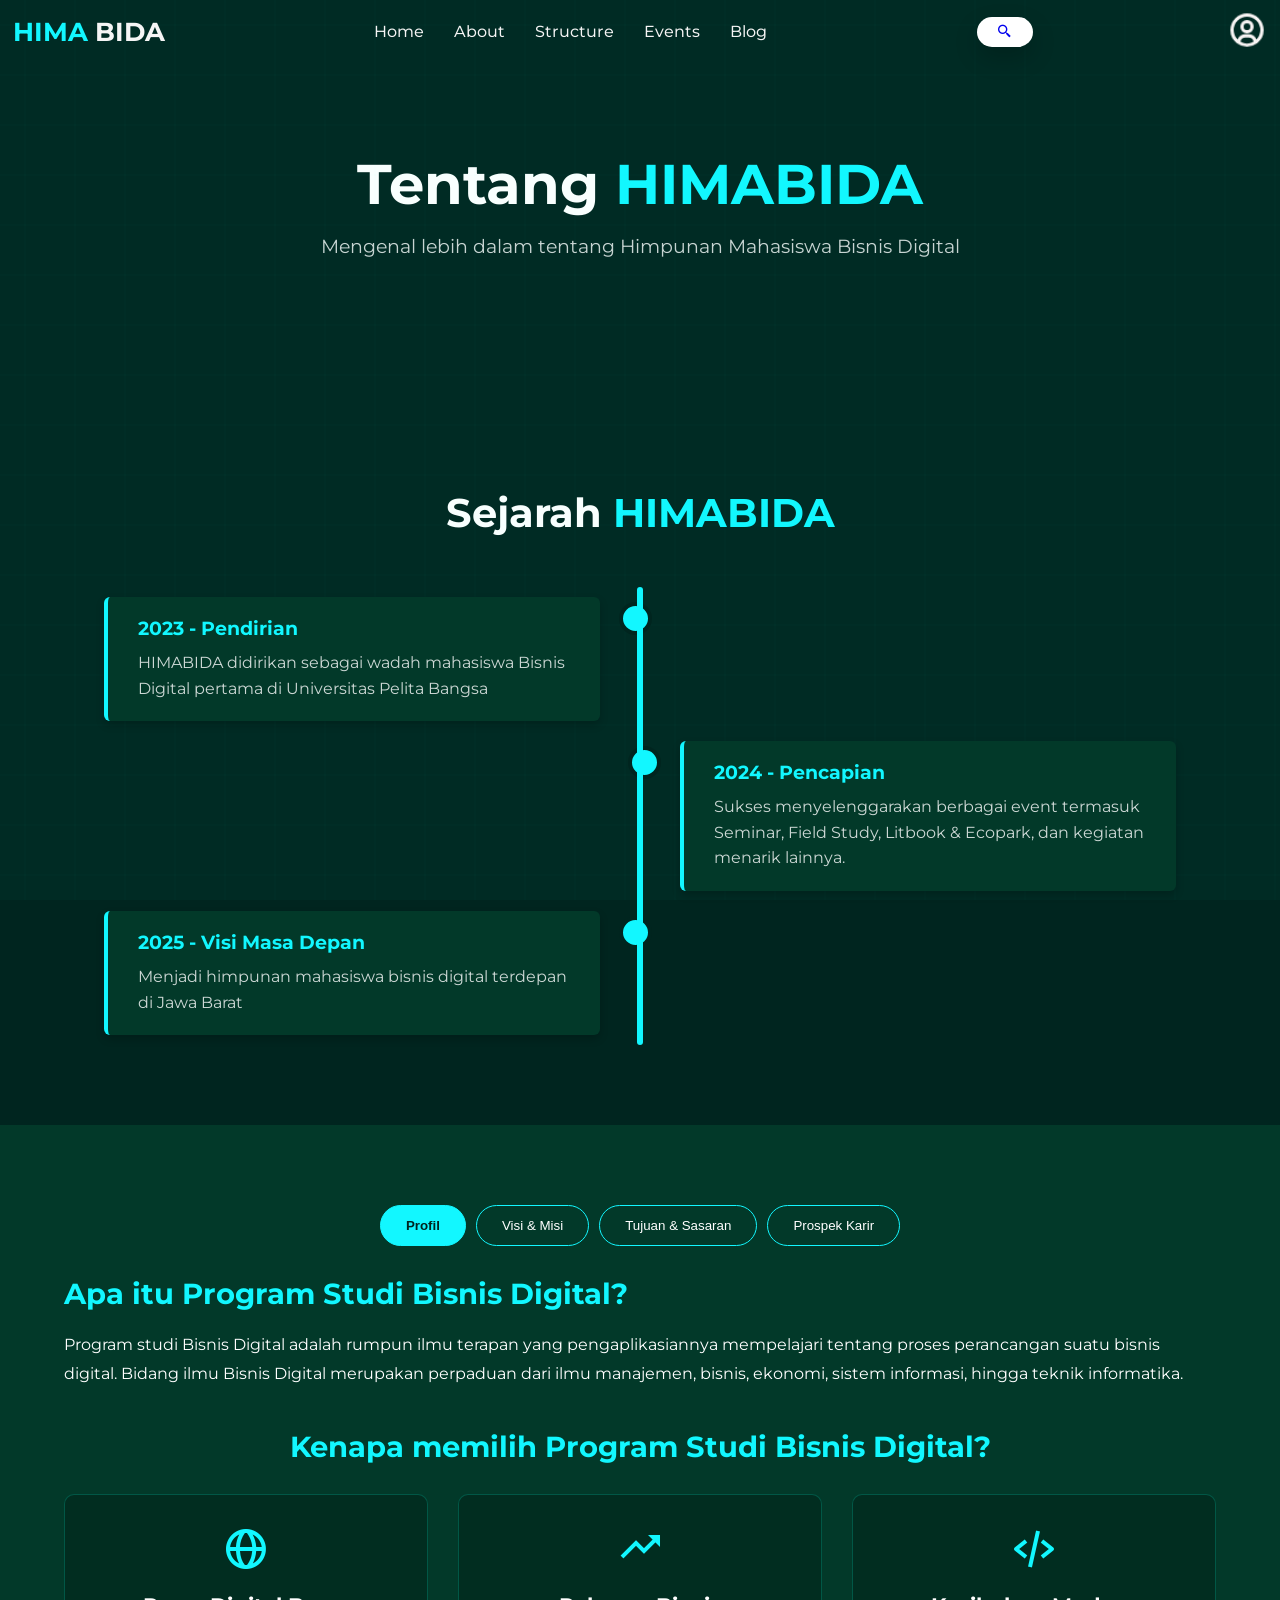
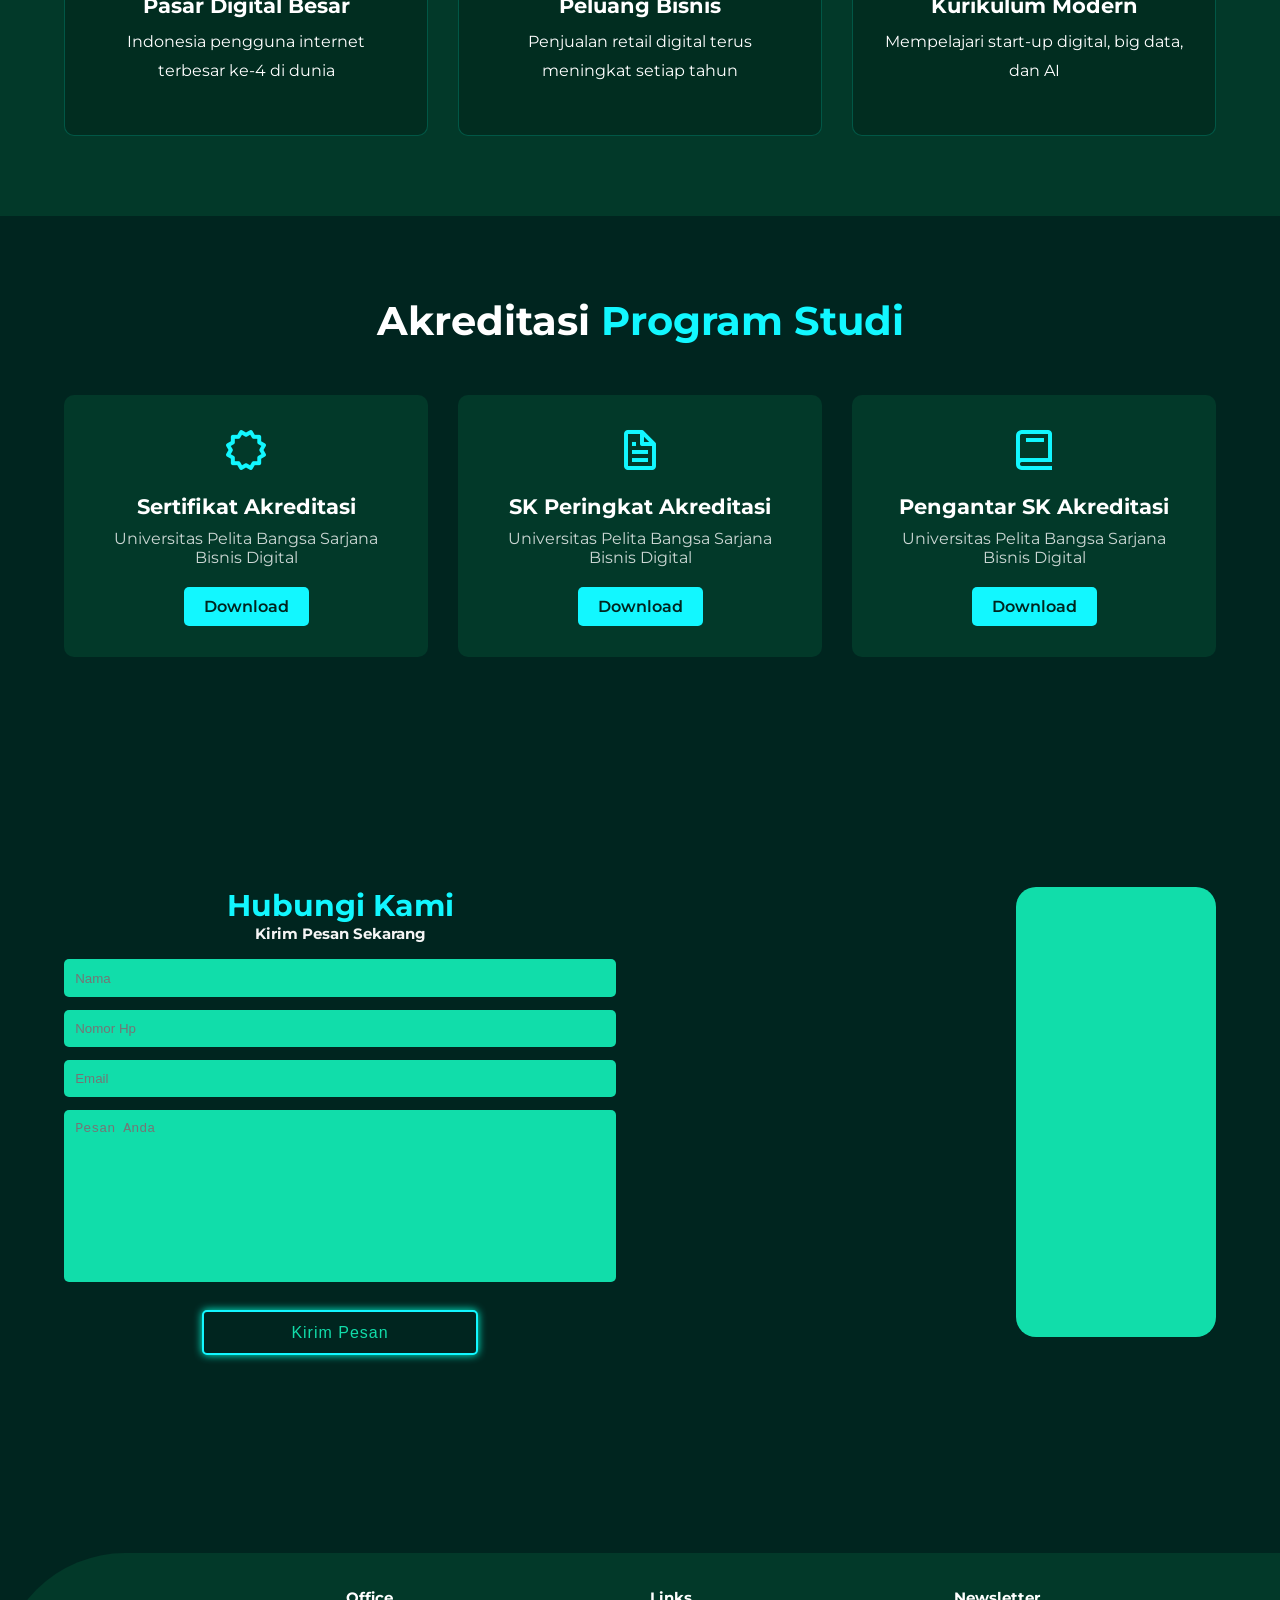
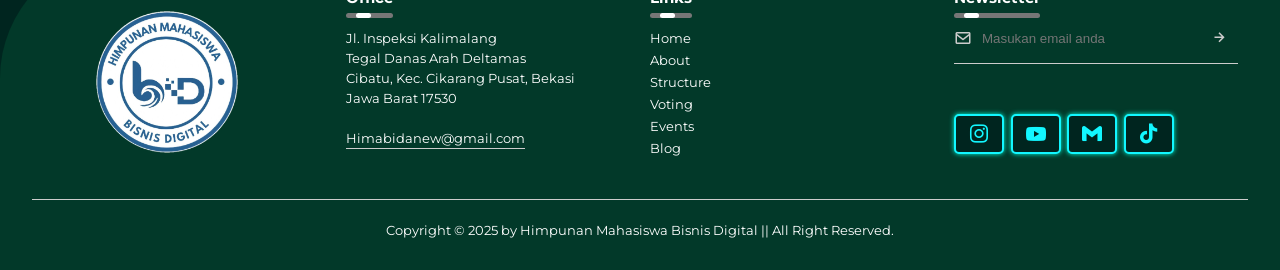
==== about.html @ c771adae "Add files via upload" ====
<!DOCTYPE html>
<html lang="en">
<head>
    <meta charset="UTF-8">
    <meta http-equiv="X-UA-Compatible" content="IE=edge">
    <meta name="viewport" content="width=device-width, initial-scale=1.0">
    <title>HIMDABIDA</title>
    <link rel="stylesheet" href="style.css">
    <link href='https://unpkg.com/boxicons@2.1.4/css/boxicons.min.css' rel='stylesheet'>
</head>
<body>
<!--header site -->
<header>
    <div class="logo"><span>HIMA </span>BIDA</div>
    <ul class="navlist">
        <li><a href="index.html#home">Home</a></li>
        <li><a href="index.html#about"  >About</a></li>
        <li><a href="index.html#structure">Structure</a></li>
        <li><a href="index.html#events"  >Events</a></li>
        <li><a href="index.html#blog">Blog</a></li>
    </ul>
<div class="box">
    <input type="text" placeholder="Search...">
    <a href="#"><i class='bx bx-search-alt-2'></i> </a>
</div>
    
<div class="header-icons">
    <a href="#" id="user-icon"><img src="user.png" alt="User"></a>
    
    <!-- Dropdown Profile -->
    <div id="profile-menu" class="hidden">
        <div class="profile-info">
            <img id="profile-pic" src="default.jpg" alt="Foto Profil">
            <p id="profile-name">Nama</p>
        </div>
        <ul>
            <li><a href="#" id="edit-profile">Edit Profile</a></li>
            <li><a href="#">Help & Support</a></li>
            <li><a href="#" id="logout">Logout</a></li>
        </ul>
    </div>
</div>
        <div class="bx bx-menu" id="menu-icon"> </div>
</header>



    <!-- Hero Section -->
    <section class="about-hero">
        <div class="hero-content">
            <h1>Tentang <span>HIMABIDA</span></h1>
            <p>Mengenal lebih dalam tentang Himpunan Mahasiswa Bisnis Digital</p>
        </div>
        <div class="hero-pattern"></div>
    </section>

    <!-- Timeline Section -->
    <section class="timeline-section">
        <h2>Sejarah <span>HIMABIDA</span></h2>
        <div class="timeline">
            <div class="timeline-item">
                <div class="timeline-content">
                    <h3>2023 - Pendirian</h3>
                    <p>HIMABIDA didirikan sebagai wadah mahasiswa Bisnis Digital pertama di Universitas Pelita Bangsa</p>
                </div>
            </div>
            <div class="timeline-item">
                <div class="timeline-content">
                    <h3>2024 - Pencapian</h3>
                    <p>Sukses menyelenggarakan berbagai event termasuk Seminar, Field Study, Litbook & Ecopark, dan kegiatan menarik lainnya.</p>
                </div>
            </div>
            <div class="timeline-item">
                <div class="timeline-content">
                    <h3>2025 - Visi Masa Depan</h3>
                    <p>Menjadi himpunan mahasiswa bisnis digital terdepan di Jawa Barat</p>
                </div>
            </div>
        </div>
    </section>

    <!-- Program Studi Section -->
    <section class="prodi-section">
        <div class="prodi-tabs">
            <button class="prodi-tab active" data-tab="profil">Profil</button>
            <button class="prodi-tab" data-tab="visi-misi">Visi & Misi</button>
            <button class="prodi-tab" data-tab="tujuan">Tujuan & Sasaran</button>
            <button class="prodi-tab" data-tab="prospek">Prospek Karir</button>
        </div>

        <div class="prodi-content">
           
            <div class="tab-content active" id="profil">
                <h3>Apa itu Program Studi Bisnis Digital?</h3>
                <p>Program studi Bisnis Digital adalah rumpun ilmu terapan yang pengaplikasiannya mempelajari tentang proses perancangan suatu bisnis digital. Bidang ilmu Bisnis Digital merupakan perpaduan dari ilmu manajemen, bisnis, ekonomi, sistem informasi, hingga teknik informatika.</p>
                
                <div class="why-choose">
                    <h3>Kenapa memilih Program Studi Bisnis Digital?</h3>
                    <div class="reasons-grid">
                        <div class="reason-card">
                            <i class='bx bx-globe'></i>
                            <h4>Pasar Digital Besar</h4>
                            <p>Indonesia pengguna internet terbesar ke-4 di dunia</p>
                        </div>
                        <div class="reason-card">
                            <i class='bx bx-trending-up'></i>
                            <h4>Peluang Bisnis</h4>
                            <p>Penjualan retail digital terus meningkat setiap tahun</p>
                        </div>
                        <div class="reason-card">
                            <i class='bx bx-code-alt'></i>
                            <h4>Kurikulum Modern</h4>
                            <p>Mempelajari start-up digital, big data, dan AI</p>
                        </div>
                    </div>
                </div>
            </div>


            <div class="tab-content" id="visi-misi">
                <div class="vision-mission-grid">
                    <div class="vision-card">
                        <h3>Visi</h3>
                        <p>Terwujudnya Program Studi yang menghasilkan lulusan unggul dalam bidang Bisnis Digital dengan karakter teknopreneur berkelas Internasional pada tahun 2045.</p>
                    </div>
                    <div class="mission-card">
                        <h3>Misi</h3>
                        <ul>
                            <li>1. Melaksanakan pendidikan yang bermutu dengan menyiapkan lulusan yang inovatif, tekun, berkarakter teknopreneur dan siap kerja.</li>
                            <li>2. Melaksanakan penelitian yang bermutu dengan mengikuti perkembangan ilmu bisnis digital dan terpublikasikan secara nasional maupun internasional.</li>
                            <li>3. Melaksanakan pengabdian bermutu yang berorientasi pada penelitian guna meningkatan kemandirian masyarakat dalam berteknopreneur.</li>
                            <li>4. Menjalain kerjasama dengan perguruan tinggi lain, pemerintah ataupun swasta dari dalam negeri ataupun luar negeri dengan prinsip kolaborasi, kesetaraan, dan ilmu pengetahuan.</li>
                        </ul>
                    </div>
                </div>
                <div class="motto-card">
                    <h3>Moto</h3>
                    <p>"Siap Menjadi Teknopreneur"</p>
                </div>
            </div>

     
            <div class="tab-content" id="tujuan">
                <div class="goals-grid">
                    <div class="goals-card">
                        <h3 style="text-align:center;">Tujuan</h3>
                        <ul>
                            <li>1. Menyelenggarakan kegiatan pembelajaran, penelitian dan pengabdian kepada masyarakat dalam bidang bisnis digital.</li>
                            <li>2. Menjalin kerja sama dengan lembaga pendidikan, pemerintah, perusahaan swasta, dunia industri baik dalam negeri ataupun luar negeri.</li>
                            <li>3. Meningkatkan kompetensi mahasiswa dan dosen guna memperoleh keunggulan kompetitif dalam bidang bisnis digital.</li>
                            <li>4. Meningkatkan literasi ilmu dibidang bisnis digital agar dapat membantu menyelesaikan permasalahan masyarakat dan pemangku kepentingan.</li>
                        </ul>
                    </div>
                    <div class="targets-card">
                        <h3 style="text-align: center;">Sasaran</h3>
                        <ul>
                            <li>1. Pemantauan hasil pembelajaran program studi.</li>
                            <li>2. Pengembangan softskill mahasiswa.</li>
                            <li>3. Peningkatan jumlah mahasiswa dan/atau lulusan yang jiwa teknopreneur.</li>
                            <li>4. Pengembangan metode pembelajaran yang berbeda.</li>
                            <li>5. Evalusai dan peningkatan kualitas tenaga pendidik dalam menyampaikan materi pembelajaran.</li>
                            <li>6. Peningkatan reputasi prodi.</li>
                            <li>7. Terwujudnya publikasi ilmiah hasil penelitian.</li>
                            <li>8. Peningkatan sitasi publikasi ilmiah.</li>
                            <li>9. Terwujudnya publikasi ilmiah hasil pengabdian kepada masyarakat.</li>
                            <li>10. Terwujudnya usaha mahasiswa berbasis teknopreneur.</li>
                        </ul>
                    </div>
                </div>
            </div>

            <div class="tab-content" id="prospek">
                <h3>Prospek Karir Lulusan</h3>
                <div class="career-grid">
                    <div class="career-card">


<i class='bx bx-line-chart'></i>
                        <h4>Business Analyst</h4>
                        <p>Menganalisis kebutuhan bisnis dan merancang solusi digital</p>
                    </div>
                    <div class="career-card">
                        <i class='bx bx-store-alt'></i>
                        <h4>Digital Marketer</h4>
                        <p>Mengelola pemasaran produk melalui platform digital</p>
                    </div>
                    <div class="career-card">
                        <i class='bx bx-code-curly'></i>
                        <h4>IT Consultant</h4>
                        <p>Memberikan konsultasi teknologi untuk bisnis</p>
                    </div>
                    <div class="career-card">
                        <i class='bx bx-rocket'></i>
                        <h4>Technopreneur</h4>
                        <p>Membangun startup berbasis teknologi</p>
                    </div>
                </div>
            </div>
        </div>
    </section>

    <!-- Akreditasi Section -->
    <section class="accreditation-section">
        <h2>Akreditasi <span>Program Studi</span></h2>
        <div class="accreditation-cards">
            <div class="accreditation-card">
                <i class='bx bx-certification'></i>
                <h3>Sertifikat Akreditasi</h3>
                <p>Universitas Pelita Bangsa Sarjana Bisnis Digital</p>
                <a href="#" class="download-btn">Download</a>
            </div>
            <div class="accreditation-card">
                <i class='bx bx-file'></i>
                <h3>SK Peringkat Akreditasi</h3>
                <p>Universitas Pelita Bangsa Sarjana Bisnis Digital</p>
                <a href="#" class="download-btn">Download</a>
            </div>
            <div class="accreditation-card">
                <i class='bx bx-book'></i>
                <h3>Pengantar SK Akreditasi</h3>
                <p>Universitas Pelita Bangsa Sarjana Bisnis Digital</p>
                <a href="#" class="download-btn">Download</a>
            </div>
        </div>
    </section>



<!-- Contact section ------------------------------------------------------------------->
 
<section id="contact" class="contant">
    <div class="main-text" style="text-align: center;" height="500px">
        <span style="font-size: 30px; font-weight: bold; ">Hubungi Kami</span>
        <h2 style="font-size: 15px ; font-weight: bold;">Kirim Pesan Sekarang</h2>
    
    <form method="post" name="wpu-contact-form" action=""class="scroll-top">
        
        <input type="text" placeholder="Nama" name="nama">
        <input type="text" placeholder="Nomor Hp" name="number" id="number">
        <input type="email" placeholder="Email" name="email" id="email">
        <textarea name="pesan" id="pesan" cols="30" rows="10" placeholder="Pesan Anda" name="pesan"></textarea>
        <div class="btn-box formBtn"> 
            <button type="submit" onclick="sendMessage(event)" action="https://script.google.com/macros/s/AKfycbwICW7CVt6Uc9RXhobYfdwmrfg15lGI1g2HPicViIfHhbormwor5fjDPgPlO5fGMXKA/exec" class="btn btn-primary d-none btn-kirim" >Kirim Pesan</button>

        </div>
            
        
    </form>
</div>
    <div class="map-container">
        <div class="mapBg" style="text-align: center;" height="500px"> </div>
            <div class="map"> 
                <iframe src="https://www.google.com/maps/embed?pb=!1m18!1m12!1m3!1d3965.5351963636826!2d107.16658007355592!3d-6.324611661884165!2m3!1f0!2f0!3f0!3m2!1i1024!2i768!4f13.1!3m3!1m2!1s0x2e699b0c08ad8d01%3A0x2b18001d1b1371f9!2sUNIVERSITAS%20PELITA%20BANGSA!5e0!3m2!1sid!2sid!4v1742002149578!5m2!1sid!2sid" width="400" height="300" style="border:0;" allowfullscreen="" loading="lazy" referrerpolicy="no-referrer-when-downgrade"></iframe>
            </div>
        
        
    </div>
</section>


<!-- footer website -->
<footer>
    <div class="row">
        <div class="col">
            <img src="hima2.png"   style="height: 150px; width: 150px; margin-left: 50px;
            margin-top: 19px;" class="hima" >
        
        </div>
        <div class="col">
            <h3>Office <div class="underline"><span></span></div></h3>
            <p>Jl. Inspeksi Kalimalang</p>
            <p>Tegal Danas Arah Deltamas</p>
            <p>Cibatu, Kec. Cikarang Pusat, Bekasi </p>
            <p>Jawa Barat 17530</p>
            <p class="email-id">Himabidanew@gmail.com</p>
        </div>

        
        <div class="col">
            <h3>Links<div class="underline"><span></span></div></h3>
            <ul>
                <li><a href="#home">Home</a></li>
                <li><a href="#about">About</a></li>
                <li><a href="#structure">Structure</a></li>
                <li><a href="#voting">Voting</a></li>
                <li><a href="#events">Events</a></li>
                <li><a href="#blog">Blog</a></li>
            </ul>
 
        </div>

        <div class="col">
           
            <h3>Newsletter <div class="underline"><span></span></div></h3>
            <form onsubmit="showAlert(event)" style=" padding-bottom: 15px;
            display: flex;
            align-items: center;
            justify-content: space-between;
            border-bottom: 1px solid #ccc;
            margin-bottom: 50px;">
                <i class='bx bx-envelope'></i>
                <input type="email" placeholder="Masukan email anda" required>
                <button type="submit" ><i class='bx bx-right-arrow-alt'></i></i></button>
            </form>
            <div class="social-icons" style="margin-top: 1rem;">
                <a href="https://www.instagram.com/himabisnisdigital_upb?igsh=OXZ3MHpvdno1eXpp"><i class='bx bxl-instagram'></i></a>
                <a href="https://m.youtube.com/@bisnisdigitalupbofficial"><i class='bx bxl-youtube'></i></a>
                <a href="#"><i class='bx bxl-gmail' ></i></a>
                <a href="https://www.tiktok.com/@himabidaupb?_t="><i class='bx bxl-tiktok' ></i></a>
            </div>  
            
        </div>
    </div>
    <hr>
    <p class="copyright">Copyright &copy; 2025 by Himpunan Mahasiswa Bisnis Digital || All Right Reserved.</p>
 </footer>
 <script>

// Tab functionality and animations
document.addEventListener('DOMContentLoaded', function() {
    // 1. TAB SYSTEM IMPROVEMENTS
    const tabs = document.querySelectorAll('.prodi-tab');
    const tabContents = document.querySelectorAll('.tab-content');
    
    // Error handling for tabs
    if (tabs.length > 0 && tabContents.length > 0) {
        tabs.forEach(tab => {
            tab.addEventListener('click', function() {
                // Remove active class from all tabs
                tabs.forEach(t => {
                    t.classList.remove('active');
                    t.setAttribute('aria-selected', 'false');
                });
                
                // Remove active class from all contents
                tabContents.forEach(c => {
                    c.classList.remove('active');
                    c.setAttribute('aria-hidden', 'true');
                });
                
                // Add active class to clicked tab
                this.classList.add('active');
                this.setAttribute('aria-selected', 'true');
                
                // Show corresponding content
                const tabId = this.getAttribute('data-tab');
                const targetContent = document.getElementById(tabId);
                
                if (targetContent) {
                    targetContent.classList.add('active');
                    targetContent.setAttribute('aria-hidden', 'false');
                    
                    // Smooth scroll to content (optional)
                    targetContent.scrollIntoView({
                        behavior: 'smooth',
                        block: 'nearest'
                    });
                } else {
                    console.error('Target content not found:', tabId);
                }
            });
        });
        
        // Activate first tab by default
        tabs[0].classList.add('active');
        tabs[0].setAttribute('aria-selected', 'true');
        tabContents[0].classList.add('active');
        tabContents[0].setAttribute('aria-hidden', 'false');
    } else {
        console.warn('Tab elements not found');
    }

    // 2. TIMELINE ANIMATIONS
    const timelineItems = document.querySelectorAll('.timeline-item');
    if (timelineItems.length > 0) {
        const timelineObserver = new IntersectionObserver((entries, observer) => {
            entries.forEach(entry => {
                if (entry.isIntersecting) {
                    entry.target.style.opacity = '1';
                    entry.target.style.transform = 'translateX(0)';
                    // Stop observing after animation
                    observer.unobserve(entry.target);
                }
            });
        }, { 
            threshold: 0.1,
            rootMargin: '0px 0px -50px 0px' // Trigger when 50px from bottom
        });
        
        timelineItems.forEach((item, index) => {
            // Initial hidden state
            item.style.opacity = '0';
            item.style.transition = 'opacity 0.6s ease, transform 0.6s ease';
            
            // Alternate directions
            if (index % 2 === 0) {
                item.style.transform = 'translateX(-30px)';
            } else {
                item.style.transform = 'translateX(30px)';
            }
            
            // Start observing
            timelineObserver.observe(item);
        });
    }

    // 3. ACCREDITATION CARDS ANIMATIONS
    const accredCards = document.querySelectorAll('.accreditation-card');
    if (accredCards.length > 0) {
        const cardObserver = new IntersectionObserver((entries, observer) => {
            entries.forEach((entry, index) => {
                if (entry.isIntersecting) {
                    setTimeout(() => {
                        entry.target.style.opacity = '1';

entry.target.style.transform = 'translateY(0)';
                        // Stop observing after animation
                        observer.unobserve(entry.target);
                    }, index * 150); // Staggered delay
                }
            });
        }, { 
            threshold: 0.1,
            rootMargin: '0px 0px -50px 0px'
        });
        
        accredCards.forEach(card => {
            // Initial hidden state
            card.style.opacity = '0';
            card.style.transform = 'translateY(20px)';
            card.style.transition = 'opacity 0.5s ease, transform 0.5s ease';
            card.style.transitionDelay = '0s'; // Reset delay
            
            // Start observing
            cardObserver.observe(card);
        });
    }
});

 </script>
 <script src="https://cdn.jsdelivr.net/npm/sweetalert2@10"></script>
 <script src="https://unpkg.com/sweetalert/dist/sweetalert.min.js"></script>
 <script>
 // Menampilkan & Menyembunyikan Form Login/Register
 document.querySelector(".login-btn").addEventListener("click", function() {
     document.querySelector(".login-form").classList.add("active");
     document.querySelector(".register-form").classList.remove("active");
 });
 
 document.querySelector(".register-btn").addEventListener("click", function() {
     document.querySelector(".register-form").classList.add("active");
     document.querySelector(".login-form").classList.remove("active");
 });
 
 document.addEventListener("DOMContentLoaded", function () {
    let user = localStorage.getItem("loggedInUser");
    let userIcon = document.getElementById("user-icon");
    let profileMenu = document.getElementById("profile-menu");

    if (user) {
        user = JSON.parse(user);
        document.getElementById("profile-name").innerText = user.nama;
        userIcon.src = "profile.png"; // Ubah icon ke foto profile
        userIcon.addEventListener("click", function () {
            profileMenu.classList.toggle("active");
        });
    } else {
        userIcon.addEventListener("click", function () {
            document.querySelector(".account-form").classList.add("active");
        });
    }

    document.getElementById("close-form").addEventListener("click", function () {
        document.querySelector(".account-form").classList.remove("active");
    });

    document.getElementById("logout").addEventListener("click", function () {
        localStorage.removeItem("loggedInUser");
        location.reload();
    });
});

 if (!localStorage.getItem("users")) {
     localStorage.setItem("users", JSON.stringify([]));
 }
 
 // Fungsi Register
 function handleRegister(event) {
     event.preventDefault();
 
     let nama = document.getElementById("register-nama").value.trim();
     let email = document.getElementById("register-email").value.trim();
     let nim = document.getElementById("register-nim").value.trim();
 
     if (!nama || !email || !nim) {
         alert("Semua kolom harus diisi!");
         return;
     }
 
     let users = JSON.parse(localStorage.getItem("users"));
 
     if (users.some(user => user.email === email)) {
         alert("Email sudah terdaftar!");
         return;
     }
 
     users.push({ nama, email, nim });
     localStorage.setItem("users", JSON.stringify(users));
 
     alert("Registrasi berhasil! Silakan login.");
     document.getElementById("registerForm").reset();
     document.querySelector(".login-form").classList.add("active");
     document.querySelector(".register-form").classList.remove("active");
 }
 
 // Fungsi Login
 function handleLogin(event) {
     event.preventDefault();
 
     let emailInput = document.getElementById("login-email").value.trim();
     let nimInput = document.getElementById("login-nim").value.trim();
 
     let users = JSON.parse(localStorage.getItem("users"));
 
     let user = users.find(u => u.email === emailInput && u.nim === nimInput);
 
     if (user) {
         localStorage.setItem("loggedInUser", JSON.stringify(user));
         alert("Login berhasil! Selamat datang, " + user.nama);
         window.location.href = "index.html"; // Redirect ke dashboard
     } else {
         alert("Login gagal! Periksa kembali email dan NIM Anda.");
     }
 }
</script> 


    
    <script>
        const scriptURL = 'https://script.google.com/macros/s/AKfycbyM26AxkD1h_OLtQ-Vk44ByWuuFT9zpJojL2vBIBk-MFiudJMhYnOK3WTVr-__r-R7RBg/exec';
        const form = document.forms['wpu-contact-form']


        function sendMessage(event) {
      event.preventDefault(); // Mencegah refresh halaman

      // Ambil nilai input
      let number = document.getElementById("number").value.trim();
      let email = document.getElementById("email").value.trim();

      // Cek apakah nomor HP atau email kosong
      if (number === "" || email === "") {
          swal({
              title: "Gagal!",
              text: "Nomor HP dan Email harus diisi.",
              icon: "error",
          });
          return; // Hentikan proses jika ada input yang kosong
      }

      // Jika semua input terisi, lanjutkan pengiriman data
      fetch(scriptURL, { method: 'POST', body: new FormData(form) })
          .then(response => {
              swal({
                  title: "Berhasil!",
                  text: "Pesan Anda telah dikirim.",
                  icon: "success",
              }).then(() => {
                  form.reset(); // Reset form setelah alert ditutup
              });
          })
          .catch(error => {
              swal({
                  title: "Gagal!",
                  text: "Terjadi kesalahan saat mengirim pesan.",
                  icon: "error",
              });
          });
  }

    

       
      </script>

      <script>
  function showAlert(event) {
    event.preventDefault(); // Mencegah form melakukan submit (refresh halaman)

    swal({
      title: "Successfully",
      text: "Terimakasih sudah mengaktifkan newsletter kami!",
      icon: "success",
    });
  }
</script>
</body>
</html>
---- style.css ----
@import url('https://fonts.googleapis.com/css2?family=Montserrat:wght@100;200;300;400;500;600;700;800;900&display=swap');

*{
    padding: 0;
    margin: 0;
    box-sizing: border-box;
    list-style: none;
    scroll-behavior: smooth;
    text-decoration: none;
}

:root{
    --text-color:#f5f5f5;
    --hover-color:#12f7ff;
    --bg-color:#1daf;
    --secon-bg-color:#023929;
    --big-font:2.5rem;
    --norma-font:2rem;
    --neon-box-shadow:0 0 .5rem #00fddb;
    --h2-font:3rem;
    --font-neon-text-shadow:0 0 10px rgba(0, 119, 255, 0.8),
    0 0 20px rgba(0, 119, 255, 0.8),
    0 0 30px rgba(0, 119, 255, 0.8),
    0 0 40px rgba(0, 119, 255, 0.8),
    0 0 70px rgba(0, 119, 255, 0.8),
    0 0 80px rgba(0, 119, 255, 0.8),
    0 0 100px rgba(0, 119, 255, 0.8),
    0 0 150px rgba(0, 119, 255, 0.8),
}

body{
    font-family: "Montserrat",sans-serif;
    background-color: #00251f;
    color: var(--text-color);
}

.bton{
    display: inline-block;
    margin-top: .7rem;
    padding: .5rem .5rem;
    font-size: 1rem;
    background: #f0fdfa;
    color: #0eb582;
    cursor: pointer;
    text-transform: capitalize;

    &:hover{
        background:#0eb582;
        color: white;
    }
}

header{
    position: fixed;
    top: 0;
    left: 0;
    z-index: 1000;
    border-radius: 1px solid transparent;
    display: flex;
    align-items: center;
    justify-content: space-between;
    width: 100%;
    padding: 10px 1%;
    grid-gap: 1rem;
}

header.sticky{
    background: #023929;
    border-bottom: 1px solid var(--secon-bg-color);
    padding: 10px 1%;
}

.container{
    width: 90%;
    max-width: 800px;
    margin: 0 auto;
    padding: 20px;
}



.logo{
    font-size: 26px;
    font-weight: 700;
    letter-spacing: 1x;
}
span{
    color: var(--hover-color);
}

.navlist{
    display: flex;
}
.navlist a{
    color: var(--text-color); 
    font-weight: 450;
    padding: 10px 15px;
}
.navlist a.active{
    color: var(--hover-color);
}

.navlist a:hover{
    color: var(--hover-color);
    text-shadow: 0 0 10px #00251f,
    0 0 20px #00251f,
    0 0 30px #00251f,
    0 0 40px #00251f,
    0 0 70px #00251f,
    0 0 80px #00251f,
    0 0 100px #00251f,
    0 0 150px #00251f,
}

#menu-icon{
    font-size: 1.8rem;
    z-index: 10001;
    cursor: pointer;
    margin-left: 25px;
    background: var(--hover-color);
    border-radius: 3px;
    color: var(--secon-bg-color);
   display: none;
}

.box{
    height: 30px;
    display: flex;
    cursor: pointer;
    padding: 10px 20px;
    background: white;
    border-radius: 30px;
    align-items: center;
    box-shadow: 0 10px 25px rgba(0,0,0,.2);
}

.box:hover input{
    width: 70px;
}

.box input{
    width: 0;
    outline: none;
    border: none;
    font-weight: 500;
    transition: 0.8s;
    background: transparent;
}

.box a .fast{
    color: #1daf;
    font-size: 18px;
}

.header-icon i{
    margin-left: 10px;
    font-size: 24px;
    color: var(--text-color);
    transition: all .40s ease;
    margin-right: 15px;
}

section{
    padding: 150px 5%;
}

.home {
    position: relative;
    min-height: 100vh;
    height: 100%;
    width: 100%;
    display: grid;
    background-size: cover;
    background-position: center;
    grid-template-columns: repeat(2,1fr);
    align-items: center;
    grid-gap: 1em;
}

.home-content{
    max-width: 600px;
}

.home-content h1{
    font-size: var(--big-font);
    font-weight: 50; 
    color: white;
    font-size: 29px;
    font-weight: 700;
    letter-spacing: 1x;
}
.change-text{
    font-size: 1.3rem;
    font-weight: 600;
}

.change-text h3{
    display: inline-flex;
    margin: 0;
    vertical-align: top;
}

.change-text h3 .word{
    position: absolute;
    display: flex;
    opacity: 0;
}

.change-text h3 .word .letter{
    transform-origin: center center 15px ;
}

.change-text h3 .word .letter.out{
    transform: rotateX(90deg);
    transition: 0.5s cubic-bezier(0.6,0,0.7,0.2);
}

.change-text h3 .word .letter.in{
    transition: 1s ease;
}

.change-text h3 .word .letter.behind{
    transform: rotateX(-90deg);
}

.text-justify{
    text-align: justify;
    padding-top: 10px;
}

.home-content p{
    color: white;
    line-height: 1.6;
}

.btn-box{
    display: flex;
    justify-content: space-between;
    margin-top: 2%;
    width: 320px;
    height: 45px;
}

.btn-box .btn{
    display: inline-flex;
    justify-content: center;
    align-items: center;
    width: 150px;
    height: 100%;
    background: #00251f;
    color: var(--bg-color);
    font-size: 1rem;
    letter-spacing: 1px;
    font-weight: 100px;
    transition: .6s;
    box-shadow: var(--neon-box-shadow);
    border-radius: 5px;
    position: relative;overflow: hidden;
    z-index: 1;
    border: 2px solid var(--hover-color);
}

.btn:hover{
    color: var(--secon-bg-color);
}

.btn:before{
    content: "";
    position: absolute;
    top: 0;
    left: 0;
    background: var(--bg-color);
    width: 0;
    height: 100%;
    z-index: -1;
    transition: .4s;
}

.btn:hover::before{
    width: 100%;
}

.btn:nth-child(2){
    background: var(--bg-color);
    color: var(--hover-color);
}
.btn:nth-child(2):hover{
    color: var(--bg-color);
}

.btn:nth-child(2):before{
    background: var(--hover-color);
}

.social-icons{
    margin-top: 6rem;
    display: flex;
    justify-content: space-between;
    width: 220px;
    height: 40px;
}

.social-icons a{
    display: inline-flex;
    width: 50px;
    height: 100%;
    justify-content: center;
    align-items: center;
    background: #00251f;
    color: var(--hover-color);
    border: 2px solid var(--hover-color);
    transition: .6s;
    box-shadow: 0 0 0.3rem #00fddb;
    border-radius: 5px;
    position: relative;
    z-index: 1;
    overflow: hidden;
}

.social-icons a i{
    font-size: 1.5rem;
}

.social-icons a:hover{
    color: var(--secon-bg-color);
}

.social-icons a::before{
    content: "";
    position: absolute;
    left: 0;
    top: 0;
    width: 0;
    height: 100%;
    background: var(--hover-color);
    transition: .6s;
    z-index: -1;
}

.social-icons a:hover:before{
    width: 100%;
}


.home-img{
    position: relative;
}

.img-box{
    text-align: center;
    animation: moveUpDown 2s infinite alternate ease-in-out;
}

.img-box img{
    width: 100%;
    max-width: 480px;
    height: auto;
}


.header-icons {
    position: relative;
}

.header-icons img {
    width: 40px;
    cursor: pointer;
}

/* Profile Dropdown */
#profile-menu {
    position: absolute;
    top: 50px;
    right: 0;
    background: red;
    box-shadow: 0px 4px 10px rgba(0, 0, 0, 0.2);
    width: 150px;
    display: none;
    border-radius: 5px;
}

#profile-menu.active {
    display: block;
}

.profile-info {
    display: flex;
    align-items: center;
    padding: 10px;
    border-bottom: 1px solid black;
}

.profile-info img {
    width: 40px;
    height: 40px;
    border-radius: 50%;
}

.profile-info p {
    margin-left: 10px;
    font-weight: bold;
}

#profile-menu ul {
    padding: 10px;
}

#profile-menu ul li {
    padding: 8px;
}

#profile-menu ul li:hover {
    background: green;
}

.account-form{
    position: fixed;
    top: 0; right: -105%;
    width: 35rem;
    background: black;
    display: flex;
    flex-flow: column;
    gap: 2rem;
    justify-content: center;
    height: 100%;
    z-index: 1200;
    padding: 2rem;
    align-items: center;
    transition: 0.3s;

    &.active{
        right: 0;
        box-shadow: 0 0 0 100vw rgba(0,0,0,.8); 
    }

    #close-form{
        position: absolute;
        top: 1.5rem; right: 2rem;
        font-size: 2rem;
        cursor: pointer;
        color: white;
    
    
        &:hover{
            transform: rotate(90deg);
        }
    }

    form{
        border: .1rem solid #0eb582;
        padding: 2rem;
        display: none;

        &.active{
            display: block
        }
        
        h3{
            @include titleText(2.5rem);
            padding-bottom: .5rem;
            text-transform: uppercase;
        }
        .box{
            width: 100%;
            padding: 1.2rem 1.4rem;
            border: .1rem solid #0eb582;
            font-size: 1rem;
            margin: .7rem 0;
        }
        .flex{
            padding: 1rem 0;
            display: flex;
          
            gap: .1rem;
    
            label{
                font-size: .8rem;
                color: #777;
                cursor: pointer;
            }
    
            a{
                font-size: .8rem;
                color:#777 ;
                margin-left: auto;
                
                &:hover{
                    text-decoration: underline;
                    color: green;
                }
            }
        }
        .bton{
            width: 100%;
            cursor: pointer;
    display: block;
    width: 100%;
    padding: 10px;
    text-align: center;
    background: #0eb582;
    color: white;
    border: none;
    margin-top: 10px;
        }
    }
    .buttons .bton{
        margin: .2rem;

    &.active{
        background: #0eb582;
        color: white;
    }
    }
    .hidden {
        display: none;
    }
}


/* about Section css ----------------------------------------------------*/

.about-gallery{
    display: grid;
    grid-template-columns: repeat(auto-fill, minmax(260px , .5fr));
    gap: 2rem;
}

.port-box{
    position: relative;
    border-radius: 15px;
    overflow: hidden;
    background: #291e33;
    display: flex;
    grid-template-rows: 1fr auto;
    align-items: center;
    border: 2px solid var(--hover-color);
    box-shadow: var(--neon-box-shadow);
}

.port-image{
    display: flex;
    align-items: center;
    justify-content: center;
    height: 100%;
    width: 100%;
}

.port-image img{
    width: 100%;
    opacity: .5s;
    height: 100%;
    transition: .5s;
}

.port-content{
    position: absolute;
    bottom: 0;
    left: 0;
    width: 100%;
    height: 100%;
    opacity: 0;
    background: linear-gradient(rgba(0,0,0,.2),#00fddb);
    display: flex;
    align-items: center;
    justify-content: center;
    flex-direction: column;
    text-align: center;
    transition: 0.5s;
    padding: 0.2rem;
}

.port-box:hover .port-content{
    opacity: 1;
}

.port-box:hover .port-content img{
    transform: scale(1.1);
}

.port-content h3{
    font-size: 1.5rem;
    font-weight: 600;
}

.port-content p{
    font-size: .8rem;
    margin: 5px 0 15px 0;
}

.port-content a{
    background: #fff;
    border-radius: 50%;
    display: inline-flex;
    justify-content: center;
    align-items: center;
    width: 50%;
    height: 50px;
    border: 1px solid var(--hover-color);
    outline: 2px soli #fff;
}

.port-content a i{
    font-size: 1.3rem;
    color: var(--secon-bg-color);
}

.about{
    display: flex;
    justify-content: center;
    align-items: center;
    grid-gap: 2em;
    background: var(--secon-bg-color);
}

.about .img-about{
    text-align: center;
    position: relative;
}

.about .img-about img{
    max-width: 400px;
    height: auto;
}

.about-content span{
    color: #fdfdfd;
    font-size: .8rem;
    font-weight: 200;
    letter-spacing: 2px;
    text-transform: uppercase;
}

.about-content h2{
    color: var(--hover-color);
    font-weight: 700;
    font-size: var(--norma-font);
}

.about-content h3{
    font-weight: 600;
    font-size: 1.5rem;
    margin-bottom: 0.2rem;
}

.about-content p{
    color: #fdfdfd;
    font-weight: 300;
    margin-bottom: 1.5rem;
}

.info-about1,
.info-about2,
.info-about3{
    background: var(--bg-color);
    font-size: .5rem;
    position: absolute;
    padding: 10px;
    width: 70px;
    height: 70px;
    border-radius: 69% 31% 66% 34% / 21% 30% 70% 79%;
    display: block;
    box-shadow: var(--neon-box-shadow);
    border: 1px solid var(--hover-color);
    outline: 2px solid var(--bg-color);
    z-index: 100;
    animation: morph 6s linear infinite;
}

.info-about1{
    left: 10%;
    top: 34%;
}

.info-about2{
    left: 61%;
    top: 70%;
}

.info-about3{
    left: 66%;
    top: 15%;
}

.img-about span{
    color: var(--hover-color);
    font-size: 1rem;
    font-weight: 600;
}

.btn-box .btnbox{
    display: inline-flex;
    justify-content: center;
    align-items: center;
    width: 210px;
    height: 100%;
    background:var(--secon-bg-color);
    color: var(--hover-color);
    font-size: 1rem;
    letter-spacing: 1px;
    font-weight: 100px;
    transition: .6s;
    box-shadow: var(--neon-box-shadow);
    border-radius: 5px;
    position: relative;overflow: hidden;
    z-index: 1;
    border: 2px solid var(--hover-color);
}

.btnbox:hover{
    color: black;
}

.btnbox:before{
    content: "";
    position: absolute;
    top: 0;
    left: 0;
    background: var(--hover-color);
    width: 0;
    height: 100%;
    z-index: -1;
    transition: .4s;
}

.btnbox:hover::before{
    width: 100%;
}

.btnbox:nth-child(2){
    background: var(--bg-color);
    color: var(--hover-color);
}
.btnbox:nth-child(2):hover{
    color: var(--bg-color);
}

.btnbox:nth-child(2):before{
    background: var(--hover-color);
}

D
/* About Hero Section */
.about-hero {
    position: relative;
    height: 60vh;
    display: flex;
    align-items: center;
    justify-content: center;
    background: linear-gradient(135deg, #00251f 0%, #023929 100%);
    overflow: hidden;
    padding: 0 5%;
}

.hero-content {
    text-align: center;
    z-index: 2;
}

.hero-content h1 {
    font-size: 3.5rem;
    margin-bottom: 1rem;
    color: white;
}

.hero-content p {
    font-size: 1.2rem;
    color: rgba(255,255,255,0.8);
}

.hero-pattern {
    position: absolute;
    top: 0;
    left: 0;
    width: 100%;
    height: 100%;
    background: url('data:image/svg+xml;utf8,<svg xmlns="http://www.w3.org/2000/svg" viewBox="0 0 100 100" preserveAspectRatio="none"><path fill="rgba(0,253,219,0.05)" d="M0,0 L100,0 L100,100 L0,100 Z" /><path fill="none" stroke="rgba(0,253,219,0.2)" stroke-width="0.5" d="M0,50 L100,50 M50,0 L50,100" /></svg>');
    background-size: 50px 50px;
    opacity: 0.5;
}

/* Timeline Section */
.timeline-section {
    padding: 80px 5%;
    background: #00251f;
}

.timeline-section h2 {
    text-align: center;
    font-size: 2.5rem;
    margin-bottom: 50px;
    color: white;
}

.timeline-section h2 span {
    color: var(--hover-color);
}

.timeline {
    position: relative;
    max-width: 1200px;
    margin: 0 auto;
}

.timeline::after {
    content: '';
    position: absolute;
    width: 6px;
    background-color: var(--hover-color);
    top: 0;
    bottom: 0;
    left: 50%;
    margin-left: -3px;
    border-radius: 10px;
}

.timeline-item {
    padding: 10px 40px;
    position: relative;
    width: 50%;
    box-sizing: border-box;
}

.timeline-item::after {
    content: '';
    position: absolute;
    width: 25px;
    height: 25px;
    right: -12px;
    background-color: var(--hover-color);
    border: 4px solid #00251f;
    top: 15px;
    border-radius: 50%;
    z-index: 1;
}

.timeline-item:nth-child(odd) {
    left: 0;
}

.timeline-item:nth-child(even) {
    left: 50%;
}

.timeline-item:nth-child(even)::after {
    left: -12px;
}

.timeline-content {
    padding: 20px 30px;
    background-color: #023929;
    position: relative;
    border-radius: 6px;
    box-shadow: 0 4px 8px rgba(0,0,0,0.2);
    border-left: 4px solid var(--hover-color);
}

.timeline-content h3 {
    color: var(--hover-color);
    margin-bottom: 10px;
}

.timeline-content p {
    color: rgba(255,255,255,0.8);
    line-height: 1.6;
}

/* Program Studi Section */
.prodi-section {
    padding: 80px 5%;
    background: #023929;
}

.prodi-tabs {
    display: flex;
    justify-content: center;
    margin-bottom: 30px;
    flex-wrap: wrap;
    gap: 10px;
}

.prodi-tab {
    padding: 12px 25px;
    background: transparent;
    color: white;
    border: 1px solid var(--hover-color);
    border-radius: 30px;
    cursor: pointer;
    transition: all 0.3s ease;
    font-weight: 500;
}

.prodi-tab.active {
    background: var(--hover-color);
    color: #00251f;
    font-weight: 600;
}

.prodi-tab:hover:not(.active) {
    background: rgba(0, 253, 219, 0.1);
}

.tab-content {
    display: none;
    animation: fadeIn 0.5s ease;
    color: white;
}

.tab-content.active {
    display: block;
}

.tab-content h3 {
    color: var(--hover-color);
    margin-bottom: 20px;
    font-size: 1.8rem;
}

.tab-content p {
    line-height: 1.8;
    margin-bottom: 20px;
}

.why-choose {
    margin-top: 40px;
}

.why-choose h3 {
    text-align: center;
    margin-bottom: 30px;
}

.reasons-grid {
    display: grid;
    grid-template-columns: repeat(auto-fit, minmax(300px, 1fr));
    gap: 30px;
}

.reason-card {
    background: rgba(0,0,0,0.2);
    padding: 30px;
    border-radius: 10px;
    border: 1px solid rgba(0,253,219,0.2);
    transition: all 0.3s ease;
    text-align: center;
}

.reason-card:hover {
    transform: translateY(-5px);
    box-shadow: var(--neon-box-shadow);
    border-color: var(--hover-color);
}

.reason-card i {
    font-size: 3rem;
    color: var(--hover-color);
    margin-bottom: 20px;
}

.reason-card h4 {
    font-size: 1.3rem;
    margin-bottom: 10px;
    color: white;
}


.vision-mission-grid {
    display: grid;
    grid-template-columns: repeat(auto-fit, minmax(300px, 1fr));
    gap: 30px;
    margin-bottom: 30px;
}

.vision-card, .mission-card {
    background: rgba(0,0,0,0.2);
    padding: 30px;
    border-radius: 10px;
    border: 1px solid rgba(0,253,219,0.2);
}

.vision-card h3, .mission-card h3 {
    color: var(--hover-color);
    margin-bottom: 15px;
    font-size: 1.5rem;
}

.mission-card ul {
    padding-left: 20px;
}

.mission-card li {
    margin-bottom: 10px;
    line-height: 1.6;
}

.motto-card {
    background: rgba(0,0,0,0.2);
    padding: 30px;
    border-radius: 10px;
    border: 1px solid rgba(0,253,219,0.2);
    text-align: center;
}

.motto-card h3 {
    color: var(--hover-color);
    margin-bottom: 10px;
}

.motto-card p {
    font-size: 1.5rem;
    font-style: italic;
    color: var(--hover-color);
}

.goals-grid {
    display: grid;
    grid-template-columns: repeat(auto-fit, minmax(300px, 1fr));
    gap: 30px;
}

.goals-card, .targets-card {
    background: rgba(0,0,0,0.2);
    padding: 30px;
    border-radius: 10px;
    border: 1px solid rgba(0,253,219,0.2);
}

.goals-card h3, .targets-card h3 {
    color: var(--hover-color);
    margin-bottom: 15px;
    font-size: 1.5rem;
}

.goals-card ul, .targets-card ul {
    padding-left: 20px;
}

.goals-card li, .targets-card li {
    margin-bottom: 10px;
    line-height: 1.6;
}

.career-grid {
    display: grid;
    grid-template-columns: repeat(auto-fit, minmax(250px, 1fr));
    gap: 30px;
    margin-top: 30px;
}

.career-card {
    background: rgba(0,0,0,0.2);
    padding: 30px;
    border-radius: 10px;
    border: 1px solid rgba(0,253,219,0.2);
    text-align: center;
    transition: all 0.3s ease;
}

.career-card:hover {
    transform: translateY(-5px);
    box-shadow: var(--neon-box-shadow);
    border-color: var(--hover-color);
}

.career-card i {
    font-size: 3rem;
    color: var(--hover-color);
    margin-bottom: 20px;
}

.career-card h4 {
    font-size: 1.3rem;
    margin-bottom: 10px;
    color: white;
}

/* Accreditation Section */
.accreditation-section {
    padding: 80px 5%;
    background: #00251f;
}

.accreditation-section h2 {
    text-align: center;
    font-size: 2.5rem;
    margin-bottom: 50px;
    color: white;
}

.accreditation-section h2 span {
    color: var(--hover-color);
}

.accreditation-cards {
    display: grid;
    grid-template-columns: repeat(auto-fit, minmax(300px, 1fr));
    gap: 30px;
    max-width: 1200px;
    margin: 0 auto;
}

.accreditation-card {
    background: #023929;
    padding: 30px;
    border-radius: 10px;
    text-align: center;
    transition: all 0.3s ease;
    border: 1px solid transparent;
}

.accreditation-card:hover {
    transform: translateY(-5px);
    box-shadow: var(--neon-box-shadow);
    border-color: var(--hover-color);
}

.accreditation-card i {
    font-size: 3rem;
    color: var(--hover-color);
    margin-bottom: 20px;
}

.accreditation-card h3 {
    font-size: 1.3rem;
    margin-bottom: 10px;
    color: white;
}

.accreditation-card p {
    margin-bottom: 20px;
    color: rgba(255,255,255,0.8);
}

.download-btn {
    display: inline-block;
    padding: 10px 20px;
    background: var(--hover-color);
    color: #00251f;
    border-radius: 5px;
    font-weight: 600;
    transition: all 0.3s ease;
}

.download-btn:hover {
    background: #00fddb;
    color: #00251f;
}

/* Animations */
@keyframes fadeIn {
    from { opacity: 0; transform: translateY(20px); }
    to { opacity: 1; transform: translateY(0); }
}

/* Responsive */
@media (max-width: 768px) {
    .timeline::after {
        left: 31px;
    }
    
    .timeline-item {
        width: 100%;
        padding-left: 70px;
        padding-right: 25px;
    }
    
    .timeline-item::after {
        left: 18px;
    }
    
    .timeline-item:nth-child(even) {
        left: 0;
    }
    
    .hero-content h1 {
        font-size: 2.5rem;
    }
    
    .prodi-tabs {
        flex-direction: column;
        align-items: center;
    }
    
    .prodi-tab {
        width: 100%;
        text-align: center;
    }
}
/* structure Section css ----------------------------------------------------*/
.structure{
    padding: 50px 5%;
}
.structure-content{
    max-width: 100%;
    align-items: center;

    h3{
        font-size: 40px;
    }

    span{
        font-size: 20px;
    }
}


.tree {
	width: 100%;
	height: auto;
	text-align: center;
}

.tree p {
	color: var(--hover-color);
    margin-bottom: 5px;
}
.tree ul {
	padding-top: 20px;
	position: relative;
	transition: .5s;
}
.tree li {
	display: inline-table;
	text-align: center;
	list-style-type: none;
	position: relative;
	padding: 10px;
	transition: .5s;
}
.tree li::before, .tree li::after {
	content: '';
	position: absolute;
	top: 0;
	right: 50%;
	border-top: 1px solid #ccc;
	width: 51%;
	height: 10px;
}
.tree li::after {
	right: auto;
	left: 50%;
	border-left: 1px solid #ccc;
}
.tree li:only-child::after, .tree li:only-child::before {
	display: none;
}
.tree li:only-child {
	padding-top: 0;
}
.tree li:first-child::before, .tree li:last-child::after {
	border: 0 none;
}
.tree li:last-child::before {
	border-right: 1px solid #ccc;
	border-radius: 0 5px 0 0;
	-webkit-border-radius: 0 5px 0 0;
	-moz-border-radius: 0 5px 0 0;
}
.tree li:first-child::after {
	border-radius: 5px 0 0 0;
	-webkit-border-radius: 5px 0 0 0;
	-moz-border-radius: 5px 0 0 0;
}
.tree ul ul::before {
	content: '';
	position: absolute;
	top: 0;
	left: 50%;
	border-left: 1px solid #ccc;
	width: 0;
	height: 20px;
}
.tree li a {
	border: 1px solid #ccc;
	padding: 10px;
	display: inline-grid;
	border-radius: 5px;
	text-decoration-line: none;
	border-radius: 5px;
	transition: .5s;
}
.tree li a img {
	width:200px;
	height: 100px;
	margin-bottom: 10px !important;
	border-radius: 100px;
	margin: auto;
}
.tree li a span {
	border: 1px solid #ccc;
	border-radius: 5px;
	color: #666;
	padding: 8px;
	font-size: 12px;
	text-transform: uppercase;
	letter-spacing: 1px;
	font-weight: 500;
}
/*Hover-Section*/
.tree li a:hover, .tree li a:hover i, .tree li a:hover span, .tree li a:hover+ul li a {
	background: #c8e4f8;
	color: #000;
	border: 1px solid #94a0b4;
}
.tree li a:hover+ul li::after, .tree li a:hover+ul li::before, .tree li a:hover+ul::before, .tree li a:hover+ul ul::before {
	border-color: #94a0b4;
}

.swiper{
    width: 100%;
    margin-top: 8%;
  }
  
  .swiper-wrapper{
    width: 100%;
    height: 30em;
    display: flex;
    align-items: center;
  }
  
  .card{
    width: 20em;
    height: 90%;
    background-color: var(--bg-color);
    border-radius: 2em;
    box-shadow: 0 0 2em rgba(0, 0, 0, .2);
    padding: 2em 1em;
  
    display: flex;
    align-items: center;
    flex-direction: column;
  
    margin: 0 2em;
  }
  
  .swiper-slide:not(.swiper-slide-active){
    filter: blur(1px);
  }
  
  .card__image{
    width: 10em;
    height: 20em;
    border-radius: 50%;
    border: 5px solid var(--color);
    padding: 3px;
  }
  
  .card__image img{
    width: 100%;
    height: 100%;
    border-radius: 50%;
    object-fit: cover;
  }
  
  .card__content{
    display: flex;
    align-items: center;
    flex-direction: column;
  }
  
  .card__title{
    font-size: 1.5rem;
    font-weight: 500;
    position: relative;
    top: .2em;
  }
  
  .card__name{
    color: var(--color);
  }
  
  .card__text{
    text-align: justify;
    font-size: 1.1rem;
    margin: 1em 0;
  }
  
  .card__btn{
    background-color: var(--color);
    color: red;
    font-size: 1rem;
    text-transform: uppercase;
    font-weight: 600;
    border: none;
    padding: .5em;
    border-radius: .5em;
    margin-top: .5em;
    cursor: pointer;
  }


/* Events Section */
.events-container {
    display: grid;
    grid-template-columns: repeat(auto-fill, minmax(300px, 1fr));
    gap: 2rem;
    margin-top: 3rem;
}

.event-card {
    background: #00251f;
    border-radius: 10px;
    overflow: hidden;
    box-shadow: 0 5px 15px rgba(0,0,0,0.3);
    transition: transform 0.3s ease;
    border: 1px solid var(--hover-color);
}

.event-card:hover {
    transform: translateY(-10px);
    box-shadow: var(--neon-box-shadow);
}

.event-img {
    position: relative;
    height: 300px;
    overflow: hidden;
}

.event-img img {
    width: 100%;
    height: 100%;
    object-fit: cover;
    transition: transform 0.5s ease;
}

.event-card:hover .event-img img {
    transform: scale(1.1);
}

.event-date {
    position: absolute;
    top: 20px;
    right: 20px;
    background: rgba(0,0,0,0.7);
    color: white;
    padding: 10px;
    border-radius: 5px;
    text-align: center;
    line-height: 1.2;
}

.event-date span:first-child {
    font-size: 1.5rem;
    font-weight: bold;
    display: block;
}

.event-info {
    padding: 20px;
}

.event-info h3 {
    color: var(--hover-color);
    margin-bottom: 10px;
    font-size: 1.3rem;
}

.event-info p {
    color: #f5f5f5;
    margin-bottom: 10px;
    font-size: 0.9rem;
    display: flex;
    align-items: center;
}

.event-info i {
    margin-right: 8px;
    color: var(--hover-color);
}

.btn-event {
    display: inline-block;
    margin-top: 15px;
    padding: 8px 20px;
    background: var(--hover-color);
    color: var(--secon-bg-color);
    border-radius: 5px;
    font-weight: 600;
    transition: all 0.3s ease;
}

.btn-event:hover {
    background: #00fddb;
    color: #00251f;
}

/* Animasi Card */
.event-card, .blog-card {
    opacity: 0;
    transform: translateY(50px);
    transition: opacity 0.5s ease, transform 0.5s ease;
}

.event-card.show-card, .blog-card.show-card {
    opacity: 1;
    transform: translateY(0);
}

/* Event Tabs */
.event-tabs {
    display: flex;
    gap: 15px;
    margin-bottom: 20px;
}

.tab-btn {
    padding: 8px 20px;
    background: transparent;
    color: #f5f5f5;
    border: 1px solid var(--hover-color);
    border-radius: 20px;
    cursor: pointer;
    transition: all 0.3s ease;
}

.tab-btn.active {
    background: var(--hover-color);
    color: #00251f;
    font-weight: 600;
}

.tab-btn:hover:not(.active) {
    background: rgba(0, 253, 219, 0.1);
}

/* Slider Dots */
.slider-dots {
    display: flex;
    justify-content: center;
    gap: 10px;
}

.dot {
    width: 12px;
    height: 12px;
    border-radius: 50%;
    background: #f5f5f5;
    opacity: 0.5;
    cursor: pointer;
    transition: all 0.3s ease;
}

.dot.active {
    background: var(--hover-color);
    opacity: 1;
    transform: scale(1.2);
}

/* Ended Button */
.btn-event.ended-btn {
    background: #555;
}

.btn-event.ended-btn:hover {
    background: #777;
    color: #f5f5f5;
}

/* Hide inactive sliders */
.events-slider {
    display: none;
}

.events-slider.active {
    display: block;
    animation: fadeIn 0.5s ease;
}


/* Blog Section */
.blog-container {
    display: grid;
    grid-template-columns: repeat(auto-fill, minmax(300px, 1fr));
    gap: 2rem;
    margin-top: 2rem;
}

.blog-card {
    background: #023929;
    border-radius: 20px;
    overflow: hidden;
    box-shadow: 0 5px 15px rgba(0,0,0,0.3);
    transition: all 0.3s ease;
    border: 1px solid transparent;
}

.blog-card:hover {
    transform: translateY(-5px);
    box-shadow: var(--neon-box-shadow);
    border-color: var(--hover-color);
}

.blog-img {
    position: relative;
    height: 250px;
    overflow: hidden;
}

.blog-img img {
    width: 100%;
    height: 100%;
    object-fit: cover;
    transition: transform 0.5s ease;
}

.blog-card:hover .blog-img img {
    transform: scale(1.1);
}

.blog-category {
    position: absolute;
    top: 15px;
    left: 15px;
    background: var(--hover-color);
    color: var(--secon-bg-color);
    padding: 5px 10px;
    border-radius: 20px;
    font-size: 0.8rem;
    font-weight: 600;
}

.blog-info {
    padding: 20px;
}

.blog-date {
    color: #ccc;
    font-size: 0.8rem;
    display: flex;
    align-items: center;
    margin-bottom: 10px;
}

.blog-date i {
    margin-right: 5px;
}

.blog-info h3 {
    color: var(--hover-color);
    margin-bottom: 15px;
    font-size: 1.2rem;
    line-height: 1.4;
}

.blog-info p {
    color: #f5f5f5;
    margin-bottom: 15px;
    font-size: 0.9rem;
    line-height: 1.6;
}

.btn-blog {
    display: inline-flex;
    align-items: center;
    color: var(--hover-color);
    font-weight: 600;
    transition: all 0.3s ease;
}

.btn-blog:hover {
    color: #00fddb;
}

.btn-blog i {
    margin-left: 5px;
    transition: transform 0.3s ease;
}

.btn-blog:hover i {
    transform: translateX(5px);
}

/* Contact secrion css */
.contant{
    background: #00251f;
    width: 100%;
    display: grid;
    gap: 3rem;
}

.main-text{
    align-items: center;
}

.contant form{
    text-align: center;
    max-width: 50rem;
    margin: 1rem auto;
    margin-bottom: 3rem;
}

.contant form input,
.contant form textarea{
    width: 100%;
    color: black;
    background: var(--bg-color);
    margin-bottom: .8rem;
    border: none;
    border-radius: 5px;
    padding: .7rem;
}
.contant .alert{
    text-align: center;
    color: white;
    
}
.contant form textarea{
    resize: none;
    width: 100%;
}

.formBtn{
    display: flex;
    justify-content: center;
    width: 100%;
}

.formBtn .btn{
    cursor: pointer;
    font-size: 1rem;
width: 50%;
}

.map-container{
    position: relative;
    width: 100%;
    height: 500px;
}

.mapBg{
    position: absolute;
    background-color: var(--bg-color);
    top: 0;
    right: 0;
    width: 200px;
    height: 90%;
    border-radius: 20px;
}

.map{
    position: absolute;
    bottom: 0;
    left: 0;
    width: 90%;
    height: 90%;
}

.map iframe{
    width: 100%;
    height: 100%;
}


/* footer css */

footer{
    width: 100%;
    bottom: 0;
    background: #023929;
    color: #fff;
    padding: 25px 0 30px;
    border-top-left-radius: 125px;
    font-size: 13px;
    line-height: 20px;
}

.row{
    width: 95%;
    margin: auto;
    display: flex;
    flex-wrap: wrap;
    align-items: flex-start;
    justify-content: space-between;
}

.col{
    flex-basis: 25%;
    padding: 10px;
}

.hima{
    width: 80px;
}
.col h3{
    width: fit-content;
    margin-bottom: 20px;
    position: relative;
}

.email-id{
    width: fit-content;
    border-bottom: 1px solid #ccc;
    margin: 20px 0;
}

ul li{
    list-style: none;
    margin-bottom: 2px;
}
ul li a{
    text-decoration: none;
    color: #fff;
}

form .bx{
    font-size: 18px;
    margin-right: 10px;
    color: #ccc;
}

form input{
    width: 100%;
    background: transparent;
    color: #ccc;
    border: 0;
    outline: none;
}

form button{
    background: transparent;
    border: 0;
    outline: none;
    cursor: pointer;
}

form button bx{
    font-size: 16px;
    color: #ccc;

}

hr{
    width: 95%;
    border: 0;
    border-bottom: 1px solid #ccc;
    margin: 20px auto;
}

.copyright{
    text-align: center;
}

.underline{
    width: 100%;
    height: 5px;
    background: #767676;
    border-radius: 3px;
    position: absolute;
    top: 25px;
    left: 0;
    overflow: hidden;
}

.underline span{
    width: 15px;
    height: 100%;
    background: #fff;
    border-radius: 3px;
    position: absolute;
    top: 0;
    left: 10px;
    animation: moving 2s linear infinite;
}


/*mixin ---------------------------------------------------------------------------*/
@mixin titleText($titleSize) {
    font-size:$titleSize;
    text-transform: capitalize;
    color: black;
}

 
/*keyframes ---------------------------------------------------------------------------*/
@keyframes moveUpDown {
    0% {
        transform: translateY(0);
    }
    100% {
        transform: translateY(20px);
    }
}

@keyframes moving {
    0%{
        left: -20px;
    }
    100%{
        left: 100%;
    }
}

@keyframes fadeIn {
    from { opacity: 0; }
    to { opacity: 1; }
}

@media screen {
    

    .contant{
        grid-template-columns: 1fr 1fr;
    }
}

@media(
    max-width:600px
){
    .container{
        width: 95%;
        padding: 10px;
    }
    h1{
        font-size: 24px;
    }
    img{
        max-width: 100%;
    }
}

/**
   * FOOTER 
   */

   .footer-title { font-size: 1.125rem; }

   .footer-link { margin-bottom: 0.3rem; }
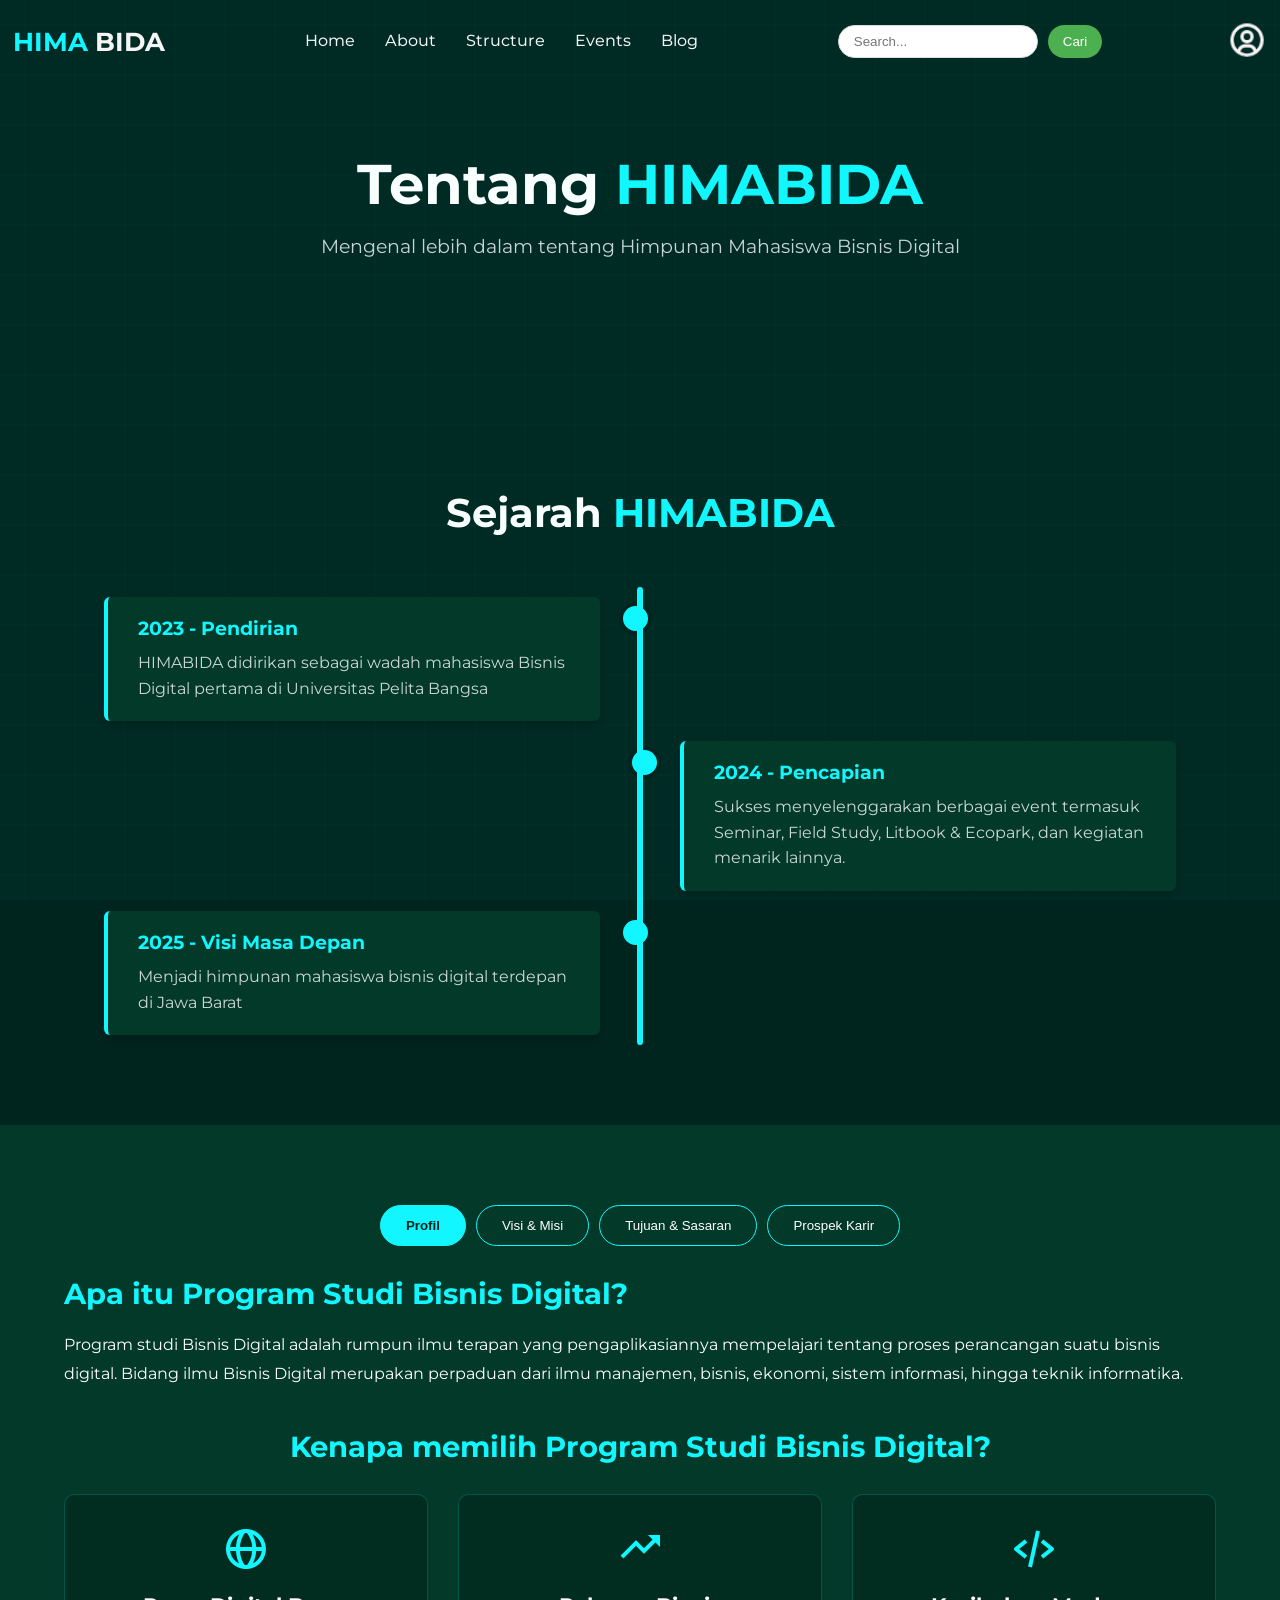
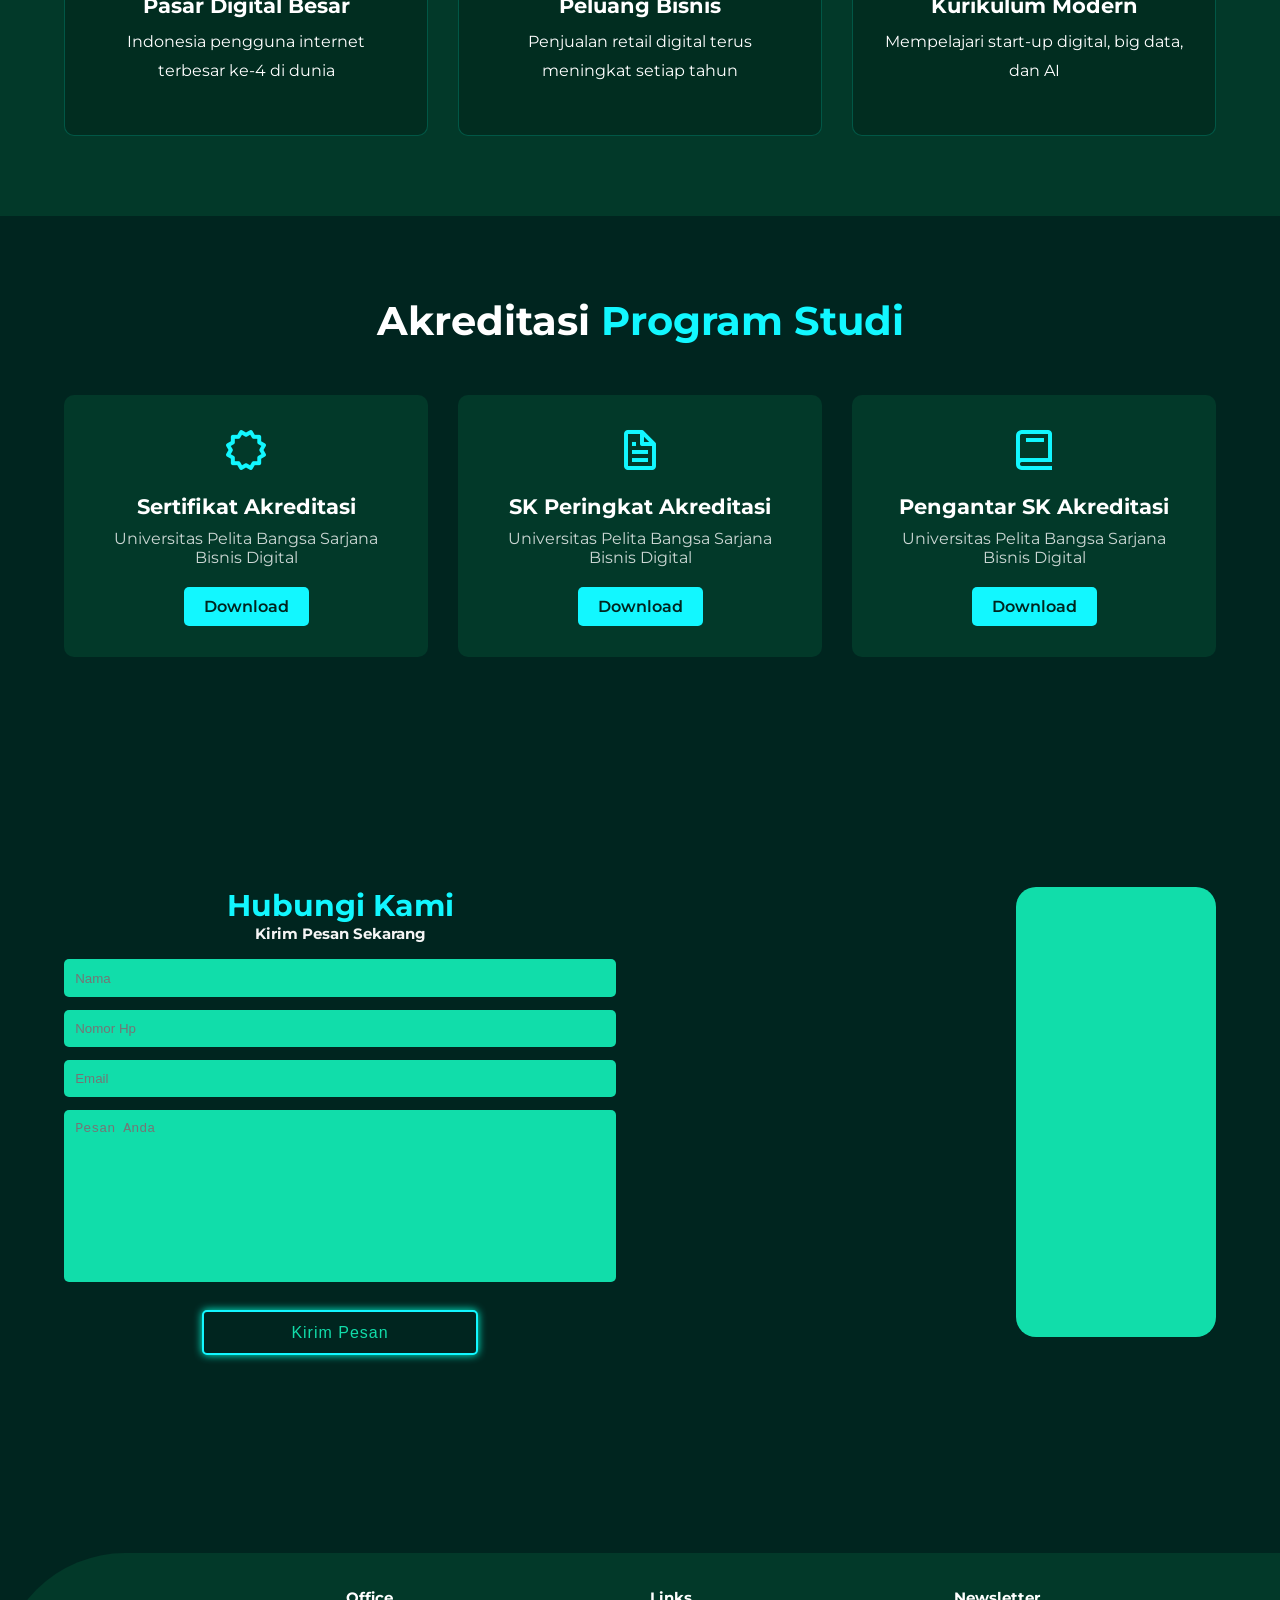
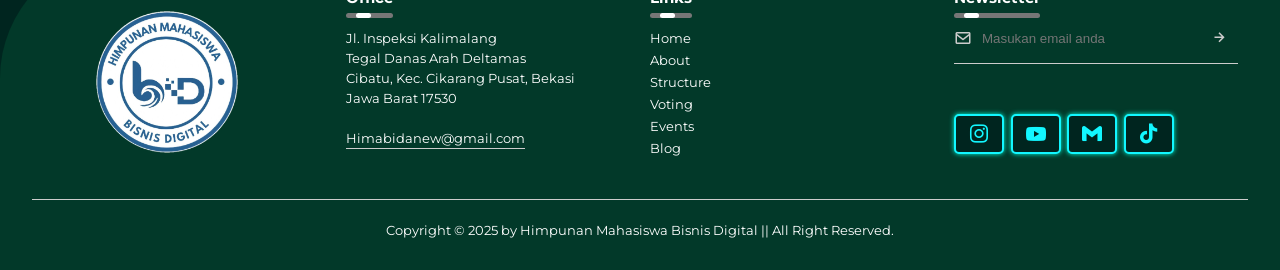
==== commit 83690a66: "Add files via upload" ====
--- a/about.html
+++ b/about.html
@@ -19,10 +19,12 @@
         <li><a href="index.html#events"  >Events</a></li>
         <li><a href="index.html#blog">Blog</a></li>
     </ul>
-<div class="box">
-    <input type="text" placeholder="Search...">
-    <a href="#"><i class='bx bx-search-alt-2'></i> </a>
-</div>
+    <div class="search-box">
+        <input type="text" id="searchInput" placeholder="Search..." class="search-input">
+        <button id="searchButton" class="search-btn">Cari</button>
+        <div id="searchResults" class="search-results"></div>
+      </div>
+    
     
 <div class="header-icons">
     <a href="#" id="user-icon"><img src="user.png" alt="User"></a>
@@ -207,19 +209,19 @@
                 <i class='bx bx-certification'></i>
                 <h3>Sertifikat Akreditasi</h3>
                 <p>Universitas Pelita Bangsa Sarjana Bisnis Digital</p>
-                <a href="#" class="download-btn">Download</a>
+                <a href="882.pdf" class="download-btn">Download</a>
             </div>
             <div class="accreditation-card">
                 <i class='bx bx-file'></i>
                 <h3>SK Peringkat Akreditasi</h3>
                 <p>Universitas Pelita Bangsa Sarjana Bisnis Digital</p>
-                <a href="#" class="download-btn">Download</a>
+                <a href="1659_SK.pdf" class="download-btn">Download</a>
             </div>
             <div class="accreditation-card">
                 <i class='bx bx-book'></i>
                 <h3>Pengantar SK Akreditasi</h3>
                 <p>Universitas Pelita Bangsa Sarjana Bisnis Digital</p>
-                <a href="#" class="download-btn">Download</a>
+                <a href="1659_Sertifikat.pdf" class="download-btn">Download</a>
             </div>
         </div>
     </section>
@@ -534,7 +536,113 @@
  }
 </script> 
 
-
+<script>
+    
+  document.addEventListener('DOMContentLoaded', function() {
+    const searchInput = document.getElementById('searchInput');
+    const searchButton = document.getElementById('searchButton');
+    const searchResults = document.getElementById('searchResults');
+    
+    // Data pencarian
+    const searchData = [
+     
+      { 
+        keywords: ['home', 'beranda', 'halaman utama'], 
+        title: "Home", 
+        description: "Kembali ke halaman utama", 
+        url: "https://himabida.github.io/hima/#home" 
+      },
+      { 
+        keywords: ['about', 'tentang', 'profil', 'tentang kami'], 
+        title: "About", 
+        description: "Tentang Hima Bida", 
+        url: "https://himabida.github.io/hima/about.html" 
+      },
+      { 
+        keywords: ['event', 'acara', 'kegiatan', 'events'], 
+        title: "Event & Acara", 
+        description: "Lihat kegiatan terbaru kami", 
+        url: "https://himabida.github.io/hima/#events" 
+      },
+      { 
+        keywords: ['marketing', 'bisnis', 'inspirasi', 'blog'], 
+        title: "Marketing & Bisnis", 
+        description: "Artikel inspirasi bisnis", 
+        url: "https://himabida.github.io/hima/#blog" 
+      },
+      { 
+        keywords: ['partners', 'kerjasama', 'partner', 'sponsor'], 
+        title: "Partnership", 
+        color: "blue",
+        description: "Kerjasama dengan Hima Bida", 
+        url: "https://himabida.github.io/hima/partnership.html" 
+      }
+    ];
+    
+    function performSearch() {
+      const searchTerm = searchInput.value.trim().toLowerCase();
+      searchResults.innerHTML = '';
+      
+      if (!searchTerm) {
+        searchResults.style.display = 'none';
+        return;
+      }
+      
+      const results = searchData.filter(function(item) {
+        return item.keywords.some(function(keyword) {
+          return keyword.includes(searchTerm) || searchTerm.includes(keyword);
+        });
+      });
+      
+      if (results.length > 0) {
+        searchResults.style.display = 'block';
+        
+        results.forEach(function(result) {
+          const resultItem = document.createElement('div');
+          resultItem.className = 'search-item';
+          resultItem.style.color = 'black'; // <-- TEKS HITAM
+          
+          const title = document.createElement('div');
+          title.className = 'search-title';
+          title.textContent = result.title;
+          title.style.color = 'black'; // <-- JUDUL HITAM
+          title.style.fontWeight = 'bold';
+          
+          const desc = document.createElement('div');
+          desc.className = 'search-desc';
+          desc.textContent = result.description;
+          desc.style.color = 'black'; // <-- DESKRIPSI HITAM
+          
+          resultItem.appendChild(title);
+          resultItem.appendChild(desc);
+          
+          resultItem.addEventListener('click', function() {
+            window.location.href = result.url;
+          });
+          
+          searchResults.appendChild(resultItem);
+        });
+      } else {
+        searchResults.style.display = 'block';
+        const noResults = document.createElement('div');
+        noResults.className = 'search-item';
+        noResults.textContent = 'Tidak ditemukan hasil untuk "' + searchTerm + '"';
+        noResults.style.color = 'black'; // <-- PESAN ERROR HITAM
+        searchResults.appendChild(noResults);
+      }
+    }
+    
+    searchButton.addEventListener('click', performSearch);
+    searchInput.addEventListener('keyup', performSearch);
+    
+    document.addEventListener('click', function(e) {
+      if (!e.target.closest('.search-box')) {
+        searchResults.style.display = 'none';
+      }
+    });
+  });
+S
+</script>
     
     <script>
         const scriptURL = 'https://script.google.com/macros/s/AKfycbyM26AxkD1h_OLtQ-Vk44ByWuuFT9zpJojL2vBIBk-MFiudJMhYnOK3WTVr-__r-R7RBg/exec';
--- a/style.css
+++ b/style.css
@@ -515,7 +515,72 @@
         display: none;
     }
 }
-
+/* Search Box Styles */
+.search-box {
+    position: relative;
+    display: flex;
+    margin: 15px 0;
+  }
+  
+  .search-input {
+    padding: 8px 15px;
+    width: 200px;
+    border: 1px solid #ddd;
+    border-radius: 20px;
+    outline: none;
+  }
+  
+  .search-btn {
+    padding: 8px 15px;
+    margin-left: 10px;
+    background-color: #4CAF50;
+    color: white;
+    border: none;
+    border-radius: 20px;
+    cursor: pointer;
+  }
+  
+  .search-results {
+    position: absolute;
+    top: 100%;
+    left: 0;
+    width: 100%;
+    max-height: 300px;
+    overflow-y: auto;
+    background: white;
+    border: 1px solid #ddd;
+    border-radius: 5px;
+    box-shadow: 0 2px 5px rgba(0,0,0,0.1);
+    z-index: 1000;
+    display: none;
+  }
+  
+  .search-item {
+    padding: 10px;
+    cursor: pointer;
+    border-bottom: 1px solid #eee;
+    color: #000000; /* TEKS HITAM */
+  }
+  
+  .search-item:hover {
+    background-color: #f5f5f5;
+  }
+  
+  .search-title {
+    font-weight: bold;
+    color: #000000; /* JUDUL HITAM */
+    margin-bottom: 5px;
+    font-size: 14px;
+  }
+  
+  .search-desc {
+    color: #000000; /* DESKRIPSI HITAM */
+    font-size: 13px;
+  }
+  
+  .search-item:last-child {
+    border-bottom: none;
+  }
 
 /* about Section css ----------------------------------------------------*/
 
